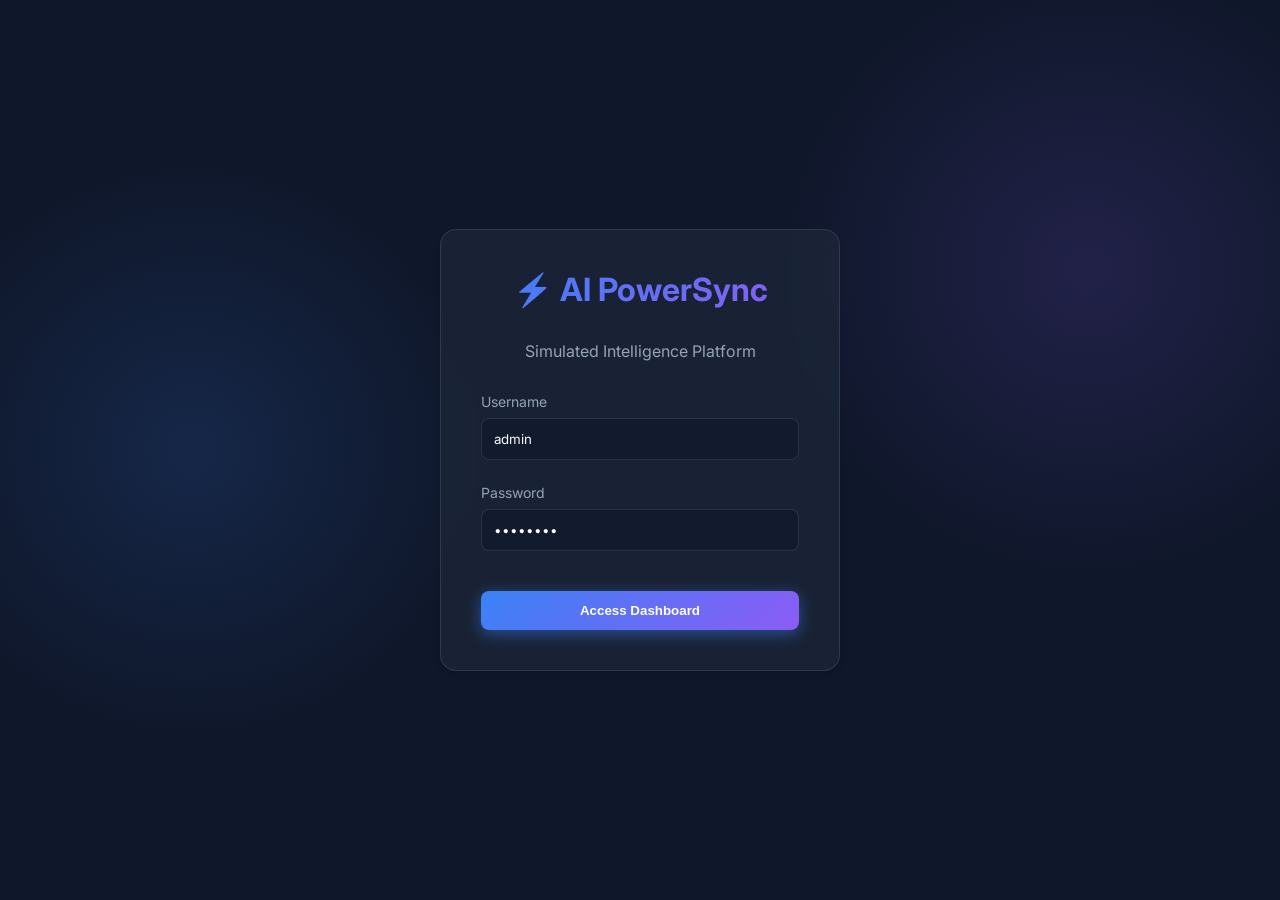
==== index.html @ 58951a78 "Initial commit: AI Power Usage Optimization System" ====
<!DOCTYPE html>
<html lang="en">

<head>
  <meta charset="UTF-8">
  <meta name="viewport" content="width=device-width, initial-scale=1.0">
  <title>AI Power Optimization - Login</title>
  <link rel="stylesheet" href="css/style.css">
  <style>
    .login-container {
      min-height: 100vh;
      display: flex;
      align-items: center;
      justify-content: center;
      padding: 20px;
    }

    .login-card {
      width: 100%;
      max-width: 400px;
      padding: 40px;
      text-align: center;
    }

    .login-logo {
      font-size: 2rem;
      font-weight: 700;
      margin-bottom: 2rem;
      background: linear-gradient(135deg, var(--primary), var(--accent));
      -webkit-background-clip: text;
      -webkit-text-fill-color: transparent;
    }

    .form-group {
      margin-bottom: 1.5rem;
      text-align: left;
    }

    .form-group label {
      display: block;
      margin-bottom: 0.5rem;
      color: var(--text-muted);
      font-size: 0.875rem;
    }

    .login-btn {
      width: 100%;
      margin-top: 1rem;
    }
  </style>
</head>

<body>
  <div class="login-container">
    <div class="glass-panel login-card fade-in">
      <div class="login-logo">
        ⚡ AI PowerSync
      </div>
      <p style="color: var(--text-muted); margin-bottom: 2rem;">Simulated Intelligence Platform</p>

      <form id="loginForm">
        <div class="form-group">
          <label for="username">Username</label>
          <input type="text" id="username" placeholder="admin" required value="admin">
        </div>
        <div class="form-group">
          <label for="password">Password</label>
          <input type="password" id="password" placeholder="••••••••" required value="password">
        </div>
        <button type="submit" class="btn-primary login-btn">Access Dashboard</button>
      </form>
    </div>
  </div>

  <script>
    document.getElementById('loginForm').addEventListener('submit', (e) => {
      e.preventDefault();
      // Simple mock authentication
      window.location.href = 'dashboard.html';
    });
  </script>
</body>

</html>
---- css/style.css ----
@import url('https://fonts.googleapis.com/css2?family=Inter:wght@300;400;500;600;700&display=swap');

:root {
  --bg-dark: #0f172a;
  --bg-card: rgba(30, 41, 59, 0.7);
  --primary: #3b82f6;
  --primary-glow: rgba(59, 130, 246, 0.5);
  --accent: #8b5cf6;
  --success: #10b981;
  --warning: #f59e0b;
  --danger: #ef4444;
  --text-main: #f8fafc;
  --text-muted: #94a3b8;
  --border: rgba(255, 255, 255, 0.1);
  --glass-blur: blur(12px);
}

* {
  margin: 0;
  padding: 0;
  box-sizing: border-box;
}

body {
  font-family: 'Inter', sans-serif;
  background-color: var(--bg-dark);
  color: var(--text-main);
  min-height: 100vh;
  overflow-x: hidden;
  background-image:
    radial-gradient(circle at 15% 50%, rgba(59, 130, 246, 0.15), transparent 25%),
    radial-gradient(circle at 85% 30%, rgba(139, 92, 246, 0.15), transparent 25%);
}

.glass-panel {
  background: var(--bg-card);
  backdrop-filter: var(--glass-blur);
  -webkit-backdrop-filter: var(--glass-blur);
  border: 1px solid var(--border);
  border-radius: 16px;
  box-shadow: 0 4px 6px -1px rgba(0, 0, 0, 0.1), 0 2px 4px -1px rgba(0, 0, 0, 0.06);
}

.btn-primary {
  background: linear-gradient(135deg, var(--primary), var(--accent));
  color: white;
  border: none;
  padding: 12px 24px;
  border-radius: 8px;
  font-weight: 600;
  cursor: pointer;
  transition: all 0.3s ease;
  box-shadow: 0 4px 15px var(--primary-glow);
}

.btn-primary:hover {
  transform: translateY(-2px);
  box-shadow: 0 6px 20px var(--primary-glow);
}

input,
select {
  width: 100%;
  padding: 12px;
  background: rgba(15, 23, 42, 0.6);
  border: 1px solid var(--border);
  border-radius: 8px;
  color: var(--text-main);
  font-family: 'Inter', sans-serif;
  transition: border-color 0.3s ease;
}

input:focus,
select:focus {
  outline: none;
  border-color: var(--primary);
  box-shadow: 0 0 0 2px var(--primary-glow);
}

/* Layout */
.app-container {
  display: flex;
  min-height: 100vh;
}

.sidebar {
  width: 260px;
  padding: 24px;
  display: flex;
  flex-direction: column;
  gap: 2rem;
  border-right: 1px solid var(--border);
}

.sidebar h2 {
  font-size: 1.5rem;
  background: linear-gradient(to right, var(--primary), var(--accent));
  -webkit-background-clip: text;
  -webkit-text-fill-color: transparent;
}

.nav-links {
  display: flex;
  flex-direction: column;
  gap: 0.5rem;
}

.nav-link {
  color: var(--text-muted);
  text-decoration: none;
  padding: 12px 16px;
  border-radius: 8px;
  transition: all 0.2s ease;
  display: flex;
  align-items: center;
  gap: 12px;
}

.nav-link:hover,
.nav-link.active {
  background: rgba(255, 255, 255, 0.05);
  color: var(--text-main);
}

.nav-link.active {
  border-left: 3px solid var(--primary);
}

.main-content {
  flex: 1;
  padding: 32px;
  overflow-y: auto;
}

.header {
  display: flex;
  justify-content: space-between;
  align-items: center;
  margin-bottom: 32px;
}

.live-badge {
  display: flex;
  align-items: center;
  gap: 8px;
  padding: 6px 12px;
  background: rgba(16, 185, 129, 0.1);
  color: var(--success);
  border-radius: 20px;
  font-size: 0.875rem;
  font-weight: 500;
  border: 1px solid rgba(16, 185, 129, 0.2);
}

.live-dot {
  width: 8px;
  height: 8px;
  background-color: var(--success);
  border-radius: 50%;
  animation: pulse 2s infinite;
}

@keyframes pulse {
  0% {
    transform: scale(0.95);
    box-shadow: 0 0 0 0 rgba(16, 185, 129, 0.7);
  }

  70% {
    transform: scale(1);
    box-shadow: 0 0 0 6px rgba(16, 185, 129, 0);
  }

  100% {
    transform: scale(0.95);
    box-shadow: 0 0 0 0 rgba(16, 185, 129, 0);
  }
}

/* Animations */
.fade-in {
  animation: fadeIn 0.5s ease forwards;
}

@keyframes fadeIn {
  from {
    opacity: 0;
    transform: translateY(10px);
  }

  to {
    opacity: 1;
    transform: translateY(0);
  }
}
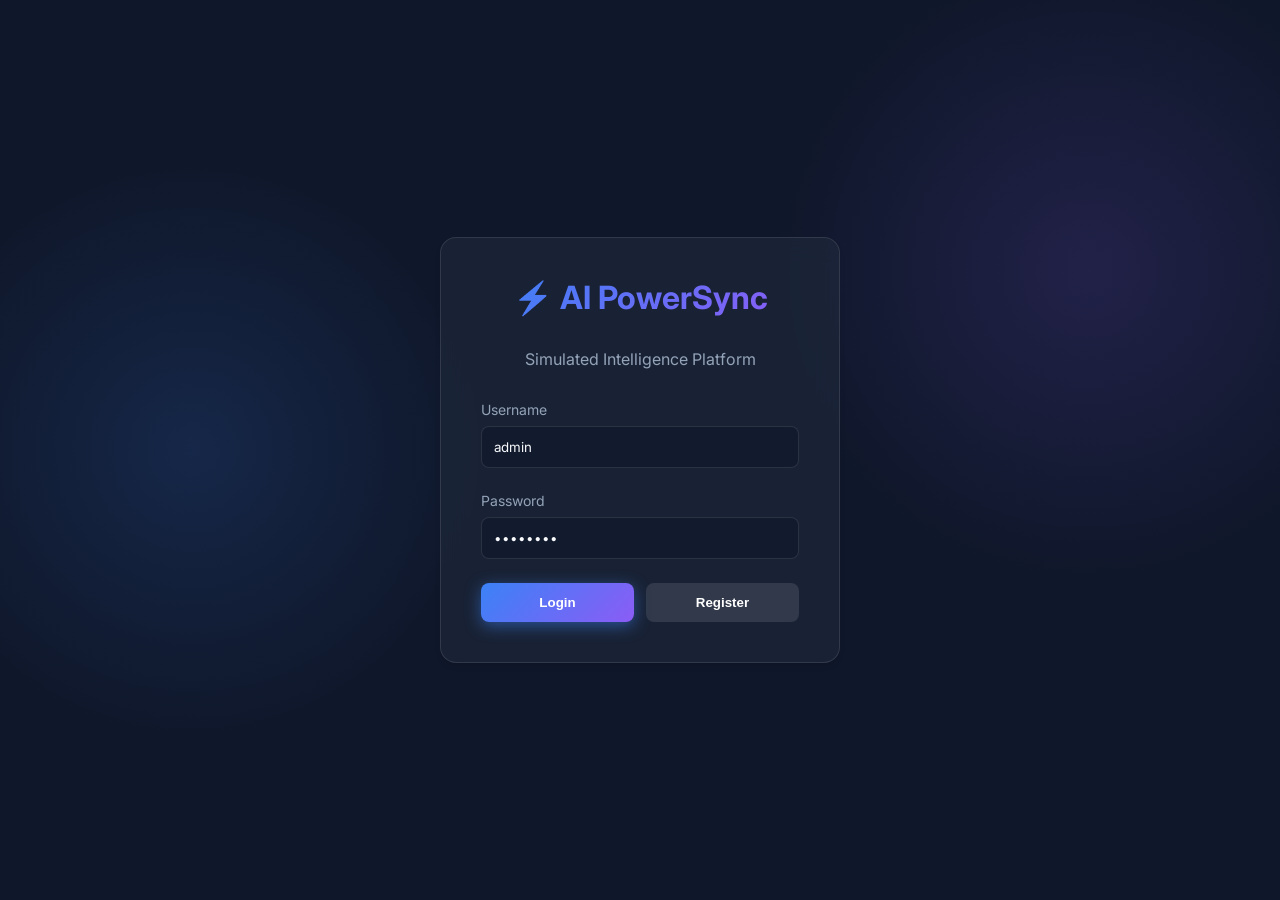
==== commit 1e391554: "First commit of AI PowerSync Phase 2" ====
--- a/index.html
+++ b/index.html
@@ -67,17 +67,54 @@
           <label for="password">Password</label>
           <input type="password" id="password" placeholder="••••••••" required value="password">
         </div>
-        <button type="submit" class="btn-primary login-btn">Access Dashboard</button>
+        <div style="display: flex; gap: 12px; margin-top: 1rem;">
+          <button type="submit" class="btn-primary" style="flex: 1;">Login</button>
+          <button type="button" class="btn-primary" onclick="registerUser()" style="flex: 1; background: rgba(255,255,255,0.1); box-shadow: none;">Register</button>
+        </div>
       </form>
     </div>
   </div>
 
   <script>
-    document.getElementById('loginForm').addEventListener('submit', (e) => {
+    document.getElementById('loginForm').addEventListener('submit', async (e) => {
       e.preventDefault();
-      // Simple mock authentication
-      window.location.href = 'dashboard.html';
+      const username = document.getElementById('username').value;
+      const password = document.getElementById('password').value;
+
+      try {
+        const response = await fetch('/api/login', {
+          method: 'POST',
+          headers: { 'Content-Type': 'application/json' },
+          body: JSON.stringify({ username, password })
+        });
+        const data = await response.json();
+        
+        if (data.status === 'success') {
+          window.location.href = 'dashboard.html';
+        } else {
+          alert('Login Failed: ' + data.message);
+        }
+      } catch (err) {
+        alert('Cannot connect to Python Server! Ensure app.py is running.');
+      }
     });
+
+    async function registerUser() {
+      const username = document.getElementById('username').value;
+      const password = document.getElementById('password').value;
+      
+      try {
+        const response = await fetch('/api/register', {
+          method: 'POST',
+          headers: { 'Content-Type': 'application/json' },
+          body: JSON.stringify({ username, password, role: 'admin' })
+        });
+        const data = await response.json();
+        alert('Server Response: ' + data.message + '\n\nYou can now click Login!');
+      } catch (err) {
+        alert('Cannot connect to Python Server! Ensure app.py is running.');
+      }
+    }
   </script>
 </body>
 
